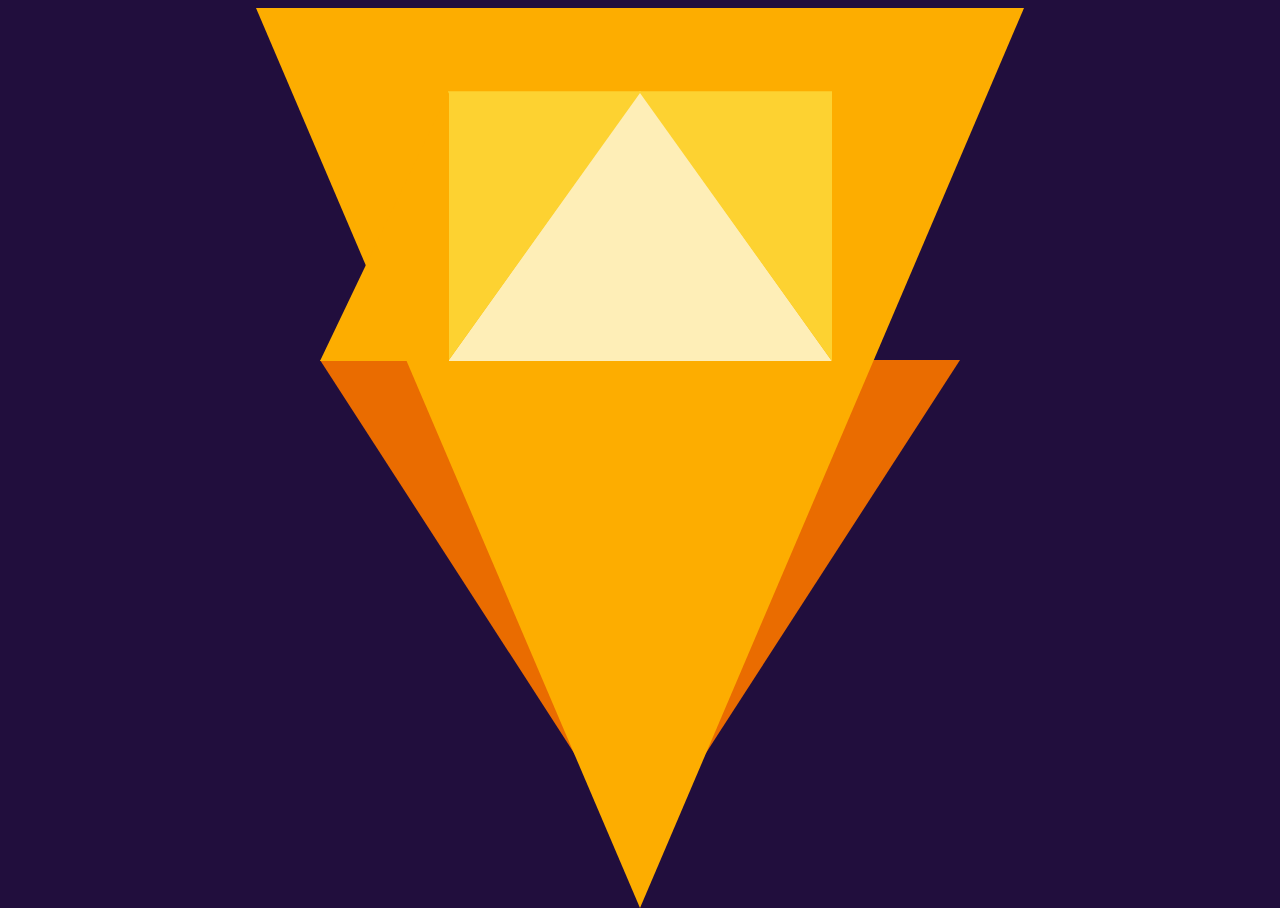
==== diamond.html @ 4e03896c "worked on a diamond, this needs fixing. Koala ears animated" ====
<!DOCTYPE html>
<html lang="en">
<head>
  <meta charset="UTF-8">
  <meta name="viewport" content="width=device-width, initial-scale=1.0">
  <title>Diamond | Pure CSS </title>
  <link rel="stylesheet" href="/static/styles/css/diamond.css">

</head>
<body>
  <div class="box2">
    <div class="large-bottom-triangle"> 
      
    </div>
    <div class="medium-bottom-triangle"></div>
    <div class="large-top-triangle"></div>
    <div class="medium-top-triangle-left"></div>
    <div class="medium-top-triangle-right"></div>
    <div class="right-top-triangle-left"></div>
    <div class="right-top-triange-right"></div>
  </div>
</body>
</html>
---- static/styles/css/diamond.css ----
body {
  background: #210e3d;
}

.box {
  position: relative;
  display: block;
  margin: auto;
  margin-top: 8%;
  height: 400px;
  width: 600px;
}

.large-bottom-triangle {
  position: absolute;
  width: 50%;
  left: 25%;
  bottom: 5%;
  height: 55%;
  background: #EA6C00;
  clip-path: polygon(100% 0, 0 0, 50% 100%);
}

.medium-bottom-triangle {
  position: absolute;
  height: 100%;
  width: 60%;
  left: 20%;
  background: #FDAD00;
  clip-path: polygon(100% 0, 0 0, 50% 100%);
}

.large-top-triangle {
  position: absolute;
  height: 30%;
  width: 30%;
  background: #FEEEB7;
  left: 35%;
  top: 10.15%;
  clip-path: polygon(100% 100%, 50% 0, 0 100%);
}

.right-top-triangle-left {
  position: absolute;
  clip-path: polygon(100% 100%, 100% 0, 0 100%);
  background: #FDAD00;
  height: 30%;
  width: 10.1%;
  top: 10.1%;
  left: 25%;
}

.right-top-triangle-right {
  position: absolute;
  clip-path: polygon(100% 100%, 0 0, 0 100%);
  background: #FDAD00;
  height: 30%;
  width: 10.1%;
  top: 10.1%;
  right: 25%;
}

.medium-top-triangle-left {
  position: absolute;
  clip-path: polygon(0 100%, 100% 0, 0 0);
  background: #FDD231;
  width: 15.1%;
  height: 30%;
  left: 35%;
  top: 10.15%;
}

.medium-top-triangle-right {
  position: absolute;
  clip-path: polygon(100% 100%, 100% 0, 0 0);
  background: #FDD231;
  width: 15.1%;
  height: 30%;
  right: 35%;
  top: 10.15%;
}

/*# sourceMappingURL=diamond.css.map */
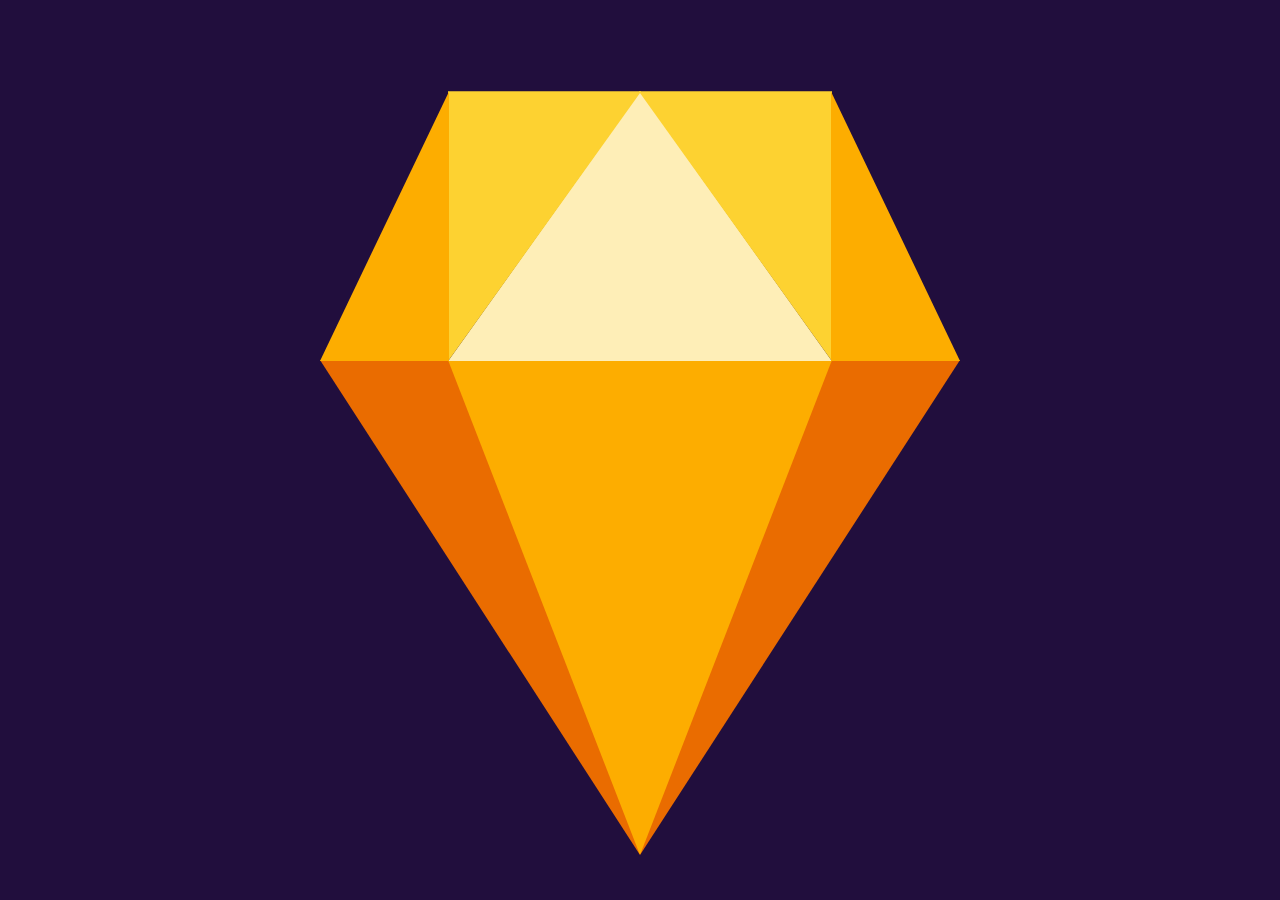
==== commit 30935001: "followed switch animation tutorial, completed" ====
--- a/diamond.html
+++ b/diamond.html
@@ -10,14 +10,13 @@
 <body>
   <div class="box2">
     <div class="large-bottom-triangle"> 
-      
+      <div class="medium-bottom-triangle"></div>
     </div>
-    <div class="medium-bottom-triangle"></div>
     <div class="large-top-triangle"></div>
     <div class="medium-top-triangle-left"></div>
     <div class="medium-top-triangle-right"></div>
     <div class="right-top-triangle-left"></div>
-    <div class="right-top-triange-right"></div>
+    <div class="right-top-triangle-right"></div>
   </div>
 </body>
 </html>